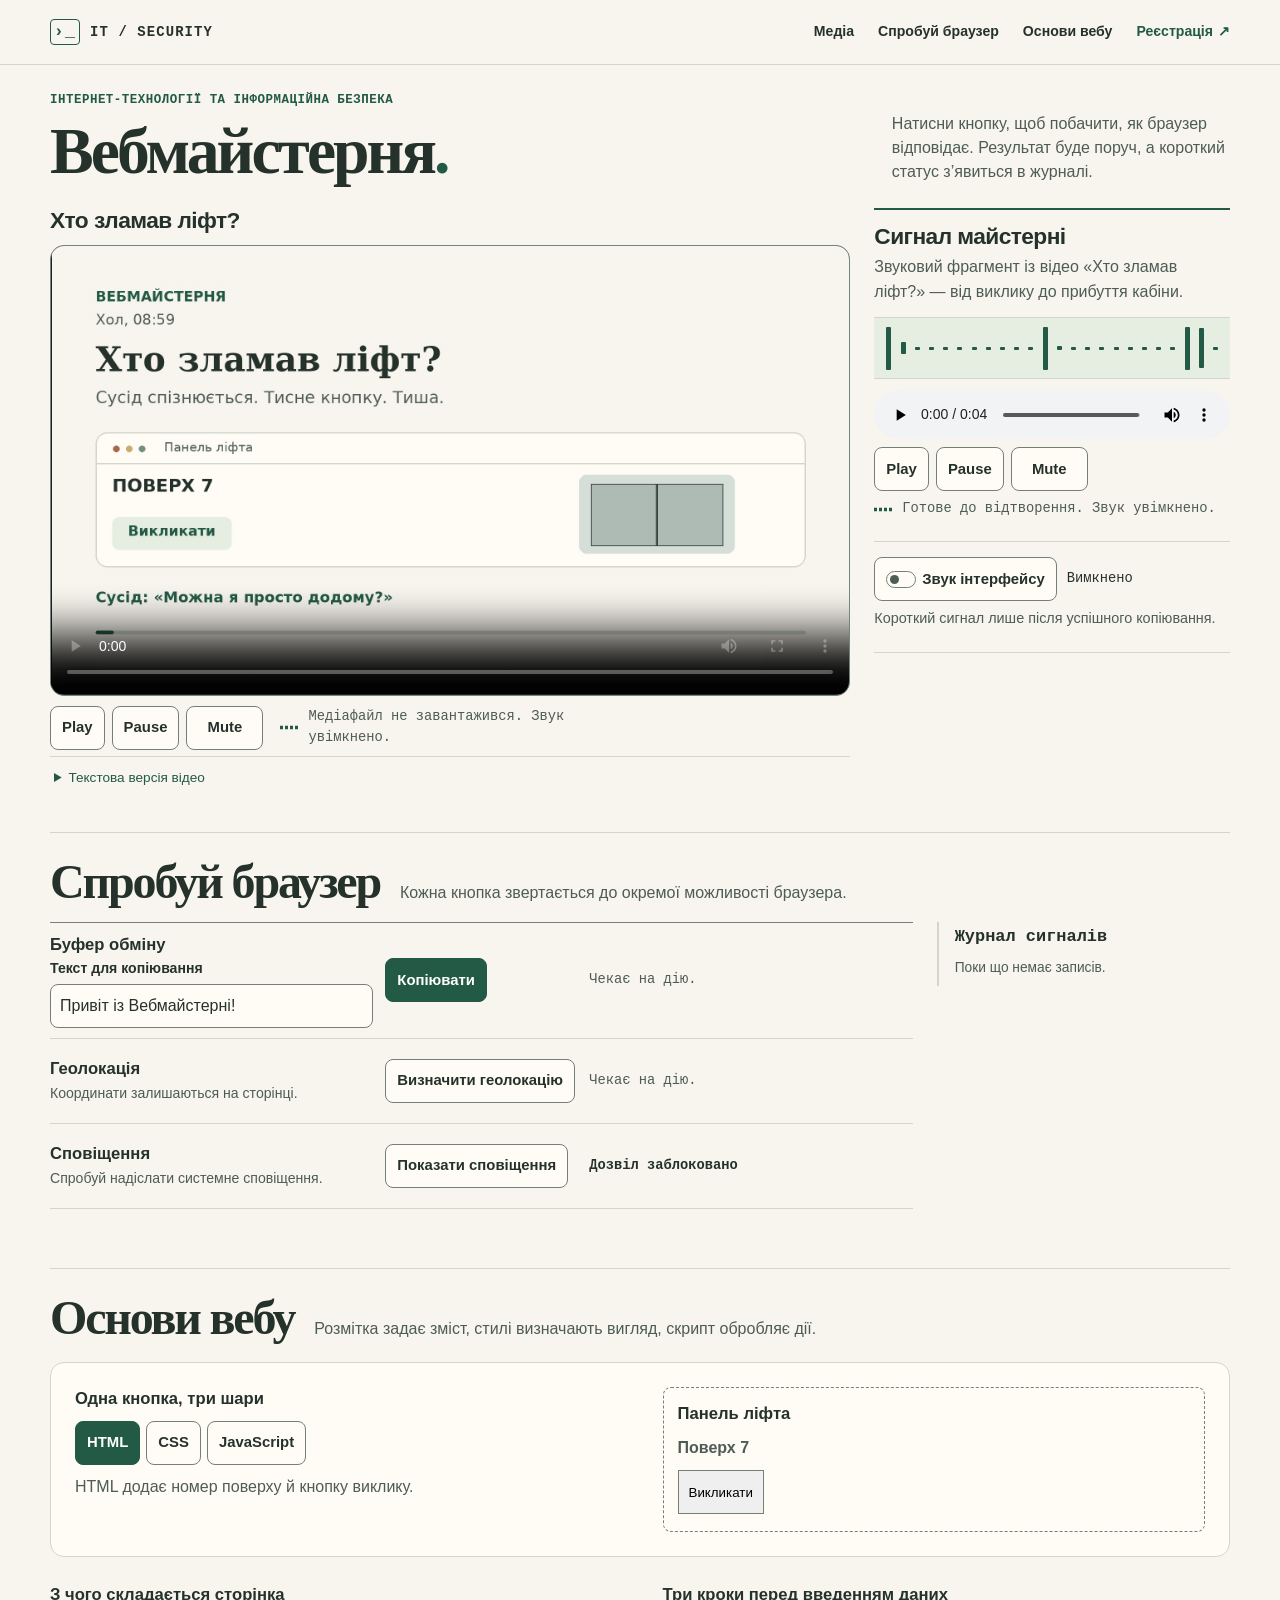
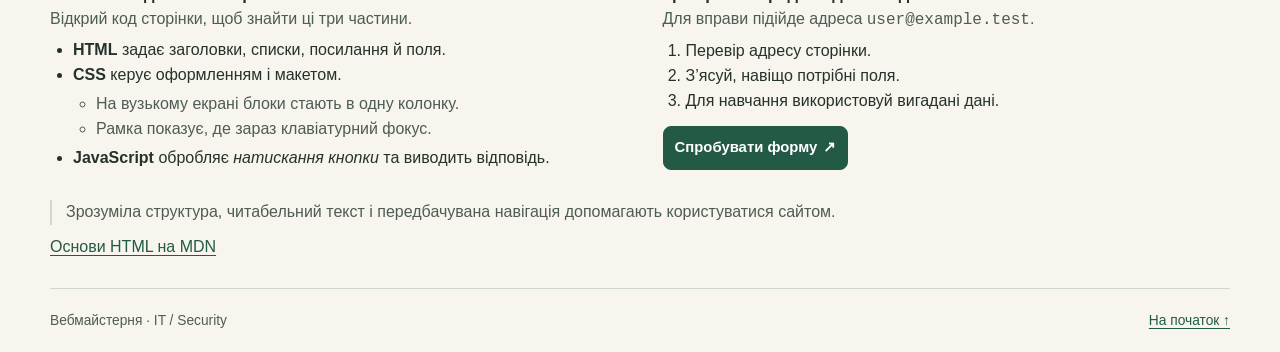
==== index.html @ 1fd3209e "Add files via upload" ====
<!DOCTYPE html>
<html lang="uk">
<head>
  <meta charset="UTF-8">
  <meta name="viewport" content="width=device-width, initial-scale=1.0">
  <meta name="description" content="Вебмайстерня IT / Security. Спробуй мультимедіа, буфер обміну, геолокацію й системні сповіщення.">
  <meta name="theme-color" content="#f7f5ed">
  <title>Вебмайстерня · Журнал сигналів</title>
  <link rel="stylesheet" href="style.css">
</head>
<body>
  <a class="skip-link" href="#main">До основного вмісту</a>
  <header class="topbar">
    <div class="shell topbar-inner">
      <a class="brand" href="index.html" aria-label="IT Security, головна">
        <span class="brand-icon" aria-hidden="true">›_</span> IT / SECURITY
      </a>
      <nav aria-label="Основна навігація">
        <a href="#media">Медіа</a>
        <a href="#browser-api">Спробуй браузер</a>
        <a href="#about">Основи вебу</a>
        <a class="nav-form" href="register.html">Реєстрація <span aria-hidden="true">↗</span></a>
      </nav>
    </div>
  </header>

  <main class="shell" id="main" tabindex="-1">
    <section class="intro" aria-labelledby="page-title">
      <div>
        <p class="section-label">Інтернет-технології та інформаційна безпека</p>
        <h1 id="page-title">Вебмайстерня<span>.</span></h1>
      </div>
      <p>Натисни кнопку, щоб побачити, як браузер відповідає. Результат буде поруч, а короткий статус з’явиться в журналі.</p>
    </section>

    <section class="media-layout" id="media" aria-label="Мультимедіа">
      <section class="video-demo" data-player="video" aria-labelledby="video-title">
        <div class="player-heading">
          <h2 id="video-title">Хто зламав ліфт?</h2>
        </div>
        <video controls playsinline width="1920" height="1080" preload="metadata"
               aria-labelledby="video-title" poster="media/browser-signal-poster.jpg" src="media/browser-signal.mp4">
          <track kind="captions" src="media/browser-signal-uk.vtt" srclang="uk" label="Українська">
          Твій браузер не підтримує відео.
        </video>
        <div class="player-controls">
          <div class="player-buttons" role="group" aria-label="Керування відео">
            <button type="button" data-play lang="en">Play</button>
            <button type="button" data-pause lang="en">Pause</button>
            <button type="button" data-mute lang="en">Mute</button>
          </div>
          <div class="playback-readout">
            <span class="playback-meter" aria-hidden="true"><span></span><span></span><span></span><span></span></span>
            <p class="status" data-player-status role="status">Готове до відтворення.</p>
          </div>
        </div>
        <details class="transcript">
          <summary>Текстова версія відео</summary>
          <ol>
            <li>Мешканець натискає кнопку, але ліфт стоїть на сьомому поверсі.</li>
            <li>HTML додає кнопку з підписом. CSS змінює її вигляд, зокрема під час натискання.</li>
            <li>У цій моделі JavaScript обробляє клік і запускає рух ліфта.</li>
            <li>Порівняй ці ролі в розділі <a href="#about">«Основи вебу»</a>.</li>
          </ol>
        </details>
      </section>

      <div class="media-side">
        <section class="audio-demo" data-player="audio" aria-labelledby="audio-title">
          <div class="player-heading">
            <h2 id="audio-title">Сигнал майстерні</h2>
          </div>
          <p>Звуковий фрагмент із відео «Хто зламав ліфт?» — від виклику до прибуття кабіни.</p>
          <div class="waveform" aria-hidden="true">
            <span style="--level:86%"></span><span style="--level:24%"></span><span style="--level:5%"></span><span style="--level:5%"></span>
            <span style="--level:5%"></span><span style="--level:5%"></span><span style="--level:5%"></span><span style="--level:5%"></span>
            <span style="--level:5%"></span><span style="--level:5%"></span><span style="--level:5%"></span><span style="--level:86%"></span>
            <span style="--level:8%"></span><span style="--level:5%"></span><span style="--level:5%"></span><span style="--level:5%"></span>
            <span style="--level:5%"></span><span style="--level:5%"></span><span style="--level:5%"></span><span style="--level:5%"></span>
            <span style="--level:5%"></span><span style="--level:95%"></span><span style="--level:76%"></span><span style="--level:5%"></span>
          </div>
          <audio controls preload="metadata" aria-labelledby="audio-title" src="media/browser-signal.wav">
            Твій браузер не підтримує аудіо.
          </audio>
          <div class="player-buttons" role="group" aria-label="Керування аудіо">
            <button type="button" data-play lang="en">Play</button>
            <button type="button" data-pause lang="en">Pause</button>
            <button type="button" data-mute lang="en">Mute</button>
          </div>
          <div class="playback-readout">
            <span class="playback-meter" aria-hidden="true"><span></span><span></span><span></span><span></span></span>
            <p class="status" data-player-status role="status">Готове до відтворення.</p>
          </div>
        </section>

        <div class="sound-panel">
          <div class="sound-setting">
            <button class="sound-toggle" type="button" id="sound-toggle" aria-pressed="false" disabled>
              <span class="switch-track" aria-hidden="true"></span>
              Звук інтерфейсу
            </button>
            <span class="status" id="sound-state" aria-hidden="true">Вимкнено</span>
          </div>
          <p>Короткий сигнал лише після успішного копіювання.</p>
          <p class="status" id="sound-status" role="status"></p>
          <audio id="interface-cue" preload="none" src="media/copy-ok.wav" hidden></audio>
        </div>
      </div>
    </section>

    <section class="lesson" id="browser-api" aria-labelledby="api-title">
      <div class="lesson-heading">
        <h2 id="api-title">Спробуй браузер</h2>
        <p>Кожна кнопка звертається до окремої можливості браузера.</p>
      </div>
      <p class="api-context" id="api-context" hidden>Щоб перевірити дозволи браузера, запусти сайт через <code>localhost</code> або HTTPS.</p>
      <div class="bench">
        <div class="api-list">
          <section class="api-row" id="clipboard-demo" aria-labelledby="clipboard-title">
            <div class="api-task">
              <h3 id="clipboard-title">Буфер обміну</h3>
              <label for="copy-text">Текст для копіювання</label>
              <input id="copy-text" type="text" value="Привіт із Вебмайстерні!" autocomplete="off">
            </div>
            <div class="api-action">
              <button class="primary" type="button" id="copy-text-button">Копіювати</button>
              <span class="pixel-fan" id="copy-effect" aria-hidden="true"><span></span><span></span><span></span><span></span><span></span><span></span></span>
            </div>
            <p class="status" id="copy-status" role="status">Чекає на дію.</p>
          </section>
          <section class="api-row" id="geolocation-demo" aria-labelledby="geo-title">
            <div class="api-task">
              <h3 id="geo-title">Геолокація</h3>
              <p>Координати залишаються на сторінці.</p>
            </div>
            <div class="api-action">
              <button type="button" id="geo-button">Визначити геолокацію</button>
            </div>
            <div class="geo-result">
              <span class="location-ring" id="geo-effect" aria-hidden="true"></span>
              <p class="status" id="geo-status" role="status">Чекає на дію.</p>
            </div>
          </section>
          <section class="api-row" id="notification-demo" aria-labelledby="notify-title">
            <div class="api-task">
              <h3 id="notify-title">Сповіщення</h3>
              <p>Спробуй надіслати системне сповіщення.</p>
            </div>
            <div class="api-action">
              <button type="button" id="notify-button" aria-describedby="notify-permission">Показати сповіщення</button>
            </div>
            <div>
              <p class="permission" id="notify-permission">Стан дозволу можна перевірити після запуску JavaScript.</p>
              <p class="status" id="notify-status" role="status"></p>
            </div>
          </section>
        </div>

        <aside class="journal" aria-labelledby="journal-title">
          <h3 id="journal-title">Журнал сигналів</h3>
          <p class="log-empty" id="log-empty">Поки що немає записів.</p>
          <ul class="signal-log" id="signal-log" role="list"></ul>
        </aside>
      </div>
    </section>

    <section class="lesson notebook" id="about" aria-labelledby="about-title">
      <div class="lesson-heading">
        <h2 id="about-title">Основи вебу</h2>
        <p>Розмітка задає зміст, стилі визначають вигляд, скрипт обробляє дії.</p>
      </div>
      <div class="web-lab">
        <div>
          <h3>Одна кнопка, три шари</h3>
          <div class="switches" role="group" aria-label="Шар прикладу">
            <button type="button" data-step="html" aria-pressed="true">HTML</button>
            <button type="button" data-step="css" aria-pressed="false">CSS</button>
            <button type="button" data-step="js" aria-pressed="false">JavaScript</button>
          </div>
          <p id="lesson-explain" role="status">HTML додає номер поверху й кнопку виклику.</p>
        </div>
        <div class="sample" id="sample" data-step="html">
          <h3>Панель ліфта</h3>
          <div class="lift-shaft" aria-hidden="true">
            <div class="lift-car"><span></span><span></span></div>
          </div>
          <p class="lift-floor">Поверх <span id="lift-floor">7</span></p>
          <button type="button" id="sample-action">Викликати</button>
          <p id="sample-result" role="status"></p>
        </div>
      </div>
      <div class="notes">
        <div>
          <h3>З чого складається сторінка</h3>
          <p>Відкрий код сторінки, щоб знайти ці три частини.</p>
          <ul>
            <li><strong>HTML</strong> задає заголовки, списки, посилання й поля.</li>
            <li><strong>CSS</strong> керує оформленням і макетом.
              <ul>
                <li>На вузькому екрані блоки стають в одну колонку.</li>
                <li>Рамка показує, де зараз клавіатурний фокус.</li>
              </ul>
            </li>
            <li><strong>JavaScript</strong> обробляє <em>натискання кнопки</em> та виводить відповідь.</li>
          </ul>
        </div>
        <div>
          <h3>Три кроки перед введенням даних</h3>
          <p>Для вправи підійде адреса <code>user@example.test</code>.</p>
          <ol>
            <li>Перевір адресу сторінки.</li>
            <li>З’ясуй, навіщо потрібні поля.</li>
            <li>Для навчання використовуй вигадані дані.</li>
          </ol>
          <a class="button" href="register.html">Спробувати форму <span aria-hidden="true">↗</span></a>
        </div>
      </div>
      <blockquote>
        <p>Зрозуміла структура, читабельний текст і передбачувана навігація допомагають користуватися сайтом.</p>
      </blockquote>
      <p><a href="https://developer.mozilla.org/en-US/docs/Learn_web_development/Core/Structuring_content">Основи HTML на MDN</a></p>
    </section>
  </main>

  <footer class="footer shell">
    <p>Вебмайстерня · IT / Security</p>
    <a href="#page-title">На початок ↑</a>
  </footer>
  <script src="script.js" defer></script>
</body>
</html>
---- style.css ----
:root {
  color-scheme: light;
  --paper: #f7f5ed;
  --sheet: #fffcf6;
  --ink: #25312b;
  --muted: #4d5c54;
  --line: #d0d7ca;
  --control-line: #748077;
  --spruce: #235a46;
  --sage: #e6eee1;
  --clay: #ad6246;
  --error: #963a31;
  --plush: #a96b4d;
  --cream: #f2c5a0;
  --panel: #1b2425;
  --panel-ink: #f5f3e8;
  --panel-line: #71867f;
  --mono: Consolas, "Courier New", monospace;
}

* {
  box-sizing: border-box;
}

[hidden] {
  display: none !important;
}

body {
  display: flex;
  flex-direction: column;
  min-height: 100vh;
  margin: 0;
  color: var(--ink);
  background: var(--paper);
  font: 1rem/1.55 "Segoe UI", Arial, sans-serif;
}

h1,
h2,
h3,
p {
  margin: 0;
}

h1,
h2 {
  line-height: 1.11;
}

h1,
.lesson-heading h2 {
  font-family: Georgia, "Times New Roman", serif;
  letter-spacing: -.045em;
}

h1 {
  font-size: clamp(2.05rem, 7.25vw, 4.1rem);
  overflow-wrap: break-word;
}

h1 span {
  color: var(--spruce);
}

h3 {
  font-size: 1.04rem;
  line-height: 1.4;
}

p {
  color: var(--muted);
}

a {
  color: var(--spruce);
  text-underline-offset: .2em;
}

a:hover {
  text-decoration-thickness: 2px;
}

main {
  flex: 1;
}

:focus-visible {
  outline: 3px solid var(--spruce);
  outline-offset: 3px;
}

main:focus {
  outline: 0;
}

.shell {
  width: min(1180px, calc(100% - 76px));
  margin-inline: auto;
}

.skip-link {
  position: absolute;
  z-index: 2;
  top: 10px;
  left: 14px;
  padding: 10px 12px;
  color: var(--panel-ink);
  background: var(--panel);
  transform: translateY(-150%);
}

.skip-link:focus {
  transform: none;
}

.topbar {
  border-bottom: 1px solid var(--line);
}

.topbar-inner,
.footer {
  display: flex;
  flex-wrap: wrap;
  align-items: center;
  justify-content: space-between;
  gap: 6px 20px;
  min-height: 64px;
}

.brand,
nav,
nav a,
.footer a {
  display: inline-flex;
  align-items: center;
}

.brand {
  gap: 10px;
  min-height: 44px;
  color: var(--ink);
  font: 700 .87rem/1.35 var(--mono);
  letter-spacing: .08em;
  text-decoration: none;
}

.brand-icon {
  display: grid;
  place-items: center;
  width: 30px;
  height: 26px;
  border: 1px solid var(--spruce);
  border-radius: 4px;
  color: var(--spruce);
  font: 700 1.05rem/1 var(--mono);
}

nav {
  flex-wrap: wrap;
  gap: 2px 24px;
}

nav a,
.footer a {
  gap: 5px;
  min-height: 44px;
}

nav a {
  color: var(--ink);
  font-size: .88rem;
  font-weight: 600;
  text-decoration: none;
}

nav a:hover,
nav a[aria-current="page"] {
  text-decoration: underline;
}

nav .nav-form {
  color: var(--spruce);
}

.footer {
  border-top: 1px solid var(--line);
  font-size: .86rem;
}

.section-label {
  color: var(--spruce);
  font: 700 .78rem/1.4 var(--mono);
  letter-spacing: .04em;
  text-transform: uppercase;
}

.intro {
  display: flex;
  align-items: end;
  justify-content: space-between;
  gap: 16px 52px;
  padding-block: 27px 20px;
}

.intro .section-label {
  margin-bottom: 6px;
}

.intro > p {
  max-width: 38ch;
  margin-bottom: 4px;
  line-height: 1.5;
}

.media-layout {
  display: grid;
  grid-template-columns: minmax(0, 2.25fr) minmax(270px, 1fr);
  align-items: start;
  gap: 24px;
}

.video-demo {
  min-width: 0;
}

.player-heading {
  display: flex;
  flex-wrap: wrap;
  align-items: baseline;
  justify-content: space-between;
  gap: 6px 12px;
}

.player-heading h2 {
  font-size: clamp(1.12rem, 2.2vw, 1.42rem);
  letter-spacing: -.025em;
}

.video-demo .player-heading {
  padding-bottom: 12px;
}

video,
.audio-demo audio {
  display: block;
  width: 100%;
}

video {
  height: auto;
  aspect-ratio: 16 / 9;
  border: 1px solid var(--panel-line);
  border-radius: 14px;
  background: var(--panel);
}

video::cue {
  background: #161e20;
  color: white;
}

.player-controls {
  display: flex;
  flex-wrap: wrap;
  align-items: center;
  gap: 8px 17px;
  padding-top: 10px;
}

.player-buttons {
  display: flex;
  flex-wrap: wrap;
  gap: 7px;
}

.player-buttons [data-mute] {
  min-width: 77px;
}

button,
.button {
  display: inline-flex;
  align-items: center;
  justify-content: center;
  gap: 6px;
  min-height: 44px;
  padding: 8px 11px;
  border: 1px solid var(--control-line);
  border-radius: 8px;
  color: var(--ink);
  background: var(--sheet);
  font: 600 .93rem/1.28 "Segoe UI", Arial, sans-serif;
  text-align: center;
  text-decoration: none;
  cursor: pointer;
}

button:hover:not(:disabled):not([aria-disabled="true"]),
.button:hover {
  border-color: var(--spruce);
  text-decoration: underline;
  text-underline-offset: .19em;
}

button:disabled,
button[aria-disabled="true"] {
  cursor: default;
}

button[aria-disabled="true"] {
  border-style: dashed;
}

.primary,
.button {
  border-color: var(--spruce);
  color: #fff;
  background: var(--spruce);
}

.playback-readout {
  display: flex;
  align-items: center;
  gap: 9px;
  min-height: 27px;
  min-width: 0;
}

.playback-readout p,
.status,
.permission {
  max-width: 54ch;
  font: .86rem/1.48 var(--mono);
  overflow-wrap: anywhere;
}

.playback-meter {
  display: flex;
  flex: 0 0 19px;
  align-items: center;
  gap: 2px;
  height: 16px;
  color: var(--spruce);
}

.playback-meter span {
  width: 3px;
  height: 13px;
  background: currentColor;
  transform: scaleY(.27);
}

.playback-meter span:nth-child(2) {
  animation-delay: -.22s;
}

.playback-meter span:nth-child(3) {
  animation-delay: -.4s;
}

.playback-meter span:nth-child(4) {
  animation-delay: -.11s;
}

[data-player].has-played .playback-meter span {
  animation-name: meter;
  animation-duration: .72s;
  animation-timing-function: ease-in-out;
  animation-iteration-count: infinite;
  animation-play-state: paused;
}

[data-player].is-playing .playback-meter span {
  animation-play-state: running;
}

@keyframes meter {
  0%, 100% { transform: scaleY(.27); }
  50% { transform: scaleY(1); }
}

.transcript {
  margin-top: 6px;
  border-top: 1px solid var(--line);
  color: var(--muted);
  font-size: .85rem;
}

.transcript summary {
  width: fit-content;
  min-height: 44px;
  padding: 10px 4px;
  color: var(--spruce);
  cursor: pointer;
}

.transcript ol {
  margin: 0 8px 12px;
  padding-left: 21px;
}

.media-side {
  min-width: 0;
  border-top: 2px solid var(--spruce);
}

.audio-demo {
  padding: 14px 0 18px;
}

.audio-demo p {
  margin-top: 6px;
}

.waveform {
  display: flex;
  align-items: center;
  justify-content: space-between;
  gap: 4px;
  height: 62px;
  margin: 12px 0;
  padding: 4px 12px;
  border-block: 1px solid var(--line);
  background: var(--sage);
}

.waveform span {
  flex: 0 1 5px;
  height: var(--level);
  max-height: 43px;
  min-height: 3px;
  border-radius: 1px;
  background: var(--spruce);
}

.audio-demo audio {
  height: 48px;
  margin: 0 0 8px;
}

.audio-demo .playback-readout p {
  margin-top: 0;
}

.audio-demo .playback-readout {
  margin-top: 5px;
}

.sound-panel {
  padding: 15px 0;
  border-block: 1px solid var(--line);
}

.sound-panel > p {
  margin: 6px 0 8px;
  font-size: .9rem;
}

.sound-setting {
  display: flex;
  flex-wrap: wrap;
  align-items: center;
  gap: 7px 10px;
}

.sound-toggle {
  justify-content: start;
}

.switch-track {
  position: relative;
  width: 30px;
  height: 17px;
  border: 1px solid var(--control-line);
  border-radius: 14px;
}

.switch-track::before {
  position: absolute;
  inset: 3px auto 3px 3px;
  width: 9px;
  border-radius: 50%;
  background: var(--muted);
  content: "";
}

.sound-toggle[aria-pressed="true"] .switch-track {
  background: var(--spruce);
  border-color: var(--spruce);
}

.sound-toggle[aria-pressed="true"] .switch-track::before {
  right: 3px;
  left: auto;
  background: white;
}

#sound-status:empty {
  margin: 0;
}

.lesson {
  margin-top: 31px;
  padding: 22px 0 28px;
  border-top: 1px solid var(--line);
  scroll-margin-top: 12px;
}

.lesson-heading {
  display: flex;
  flex-wrap: wrap;
  align-items: baseline;
  gap: 6px 20px;
  margin-bottom: 14px;
}

.lesson-heading h2 {
  font-size: clamp(1.8rem, 4.1vw, 3rem);
}

.lesson-heading p {
  max-width: 60ch;
}

.bench {
  display: grid;
  grid-template-columns: minmax(0, 1fr) minmax(235px, .34fr);
  align-items: start;
  gap: 24px;
}

.api-context {
  margin-block: 0 14px;
  padding: 8px 12px;
  border-inline-start: 3px solid var(--clay);
  background: var(--sheet);
  font-size: .9rem;
}

.api-list {
  min-width: 0;
  border-top: 1px solid var(--control-line);
}

.api-row {
  display: grid;
  grid-template-columns: minmax(0, 1fr) 12rem minmax(0, 1fr);
  align-items: center;
  gap: 8px 12px;
  min-height: 85px;
  padding: 10px 0;
  border-bottom: 1px solid var(--line);
}

.api-task {
  min-width: 0;
}

.api-task p,
.api-task label {
  margin-top: 2px;
  font-size: .88rem;
}

label {
  display: block;
  color: var(--ink);
  font-weight: 600;
}

input,
select {
  width: 100%;
  min-width: 0;
  min-height: 44px;
  padding: 7px 9px;
  border: 1px solid var(--control-line);
  border-radius: 8px;
  color: var(--ink);
  background: var(--sheet);
  font: inherit;
}

input::placeholder {
  color: #58645e;
}

input:hover,
select:hover {
  border-color: var(--spruce);
}

.api-task input {
  margin-top: 4px;
}

.api-action {
  position: relative;
  width: fit-content;
}

.permission {
  color: var(--ink);
  font-weight: 700;
}

.permission + p:not(:empty) {
  margin-top: 4px;
}

.geo-result {
  position: relative;
}

.pixel-fan {
  position: absolute;
  top: -3px;
  right: 0;
  width: 0;
  height: 0;
  pointer-events: none;
}

.pixel-fan span {
  position: absolute;
  width: 5px;
  height: 5px;
  opacity: 0;
  background: var(--spruce);
}

.pixel-fan span:nth-child(1) { --dx: -35px; --dy: -20px; }
.pixel-fan span:nth-child(2) { --dx: -18px; --dy: -28px; }
.pixel-fan span:nth-child(3) { --dx: 0; --dy: -30px; }
.pixel-fan span:nth-child(4) { --dx: 15px; --dy: -24px; }
.pixel-fan span:nth-child(5) { --dx: 27px; --dy: -16px; }
.pixel-fan span:nth-child(6) { --dx: 33px; --dy: -3px; }

.pixel-fan.is-active span {
  animation: fan-out .45s ease-out both;
}

@keyframes fan-out {
  0% { opacity: 0; transform: translate(0, 0) scale(.45); }
  23%, 68% { opacity: 1; }
  100% { opacity: 0; transform: translate(var(--dx), var(--dy)) scale(.65); }
}

.location-ring {
  position: absolute;
  top: .32rem;
  left: -10px;
  width: 8px;
  height: 8px;
  border: 2px solid var(--spruce);
  border-radius: 50%;
  opacity: 0;
  pointer-events: none;
}

.location-ring.is-active {
  animation: ring-out .54s ease-out both;
}

@keyframes ring-out {
  0% { opacity: .9; transform: scale(.45); }
  100% { opacity: 0; transform: scale(2.2); }
}

.journal {
  padding: 3px 0 0 16px;
  border-left: 2px solid var(--line);
}

.journal h3 {
  margin-bottom: 4px;
  font-family: var(--mono);
  font-size: 1.06rem;
}

.journal p {
  color: var(--muted);
  font-size: .86rem;
}

.log-empty {
  padding-top: 4px;
}

.signal-log {
  margin: 8px 0 0;
  padding: 0;
  list-style: none;
}

.signal-log li {
  position: relative;
  padding: 7px 0 7px 16px;
  border-top: 1px solid var(--line);
  color: var(--ink);
  font: .87rem/1.45 var(--mono);
}

.signal-log li::before {
  position: absolute;
  top: 13px;
  left: 1px;
  width: 6px;
  height: 6px;
  background: var(--spruce);
  content: "";
}

.notes,
.web-lab,
.registration {
  display: grid;
  grid-template-columns: minmax(0, 1fr) minmax(0, 1fr);
  gap: 20px 45px;
}

.notes ul,
.notes ol {
  margin: 7px 0 12px;
  padding-left: 23px;
}

.notes li ul {
  margin: 4px 0;
  color: var(--muted);
}

.registration {
  align-content: start;
  align-items: start;
  padding-block: 42px;
}

.registration-intro {
  max-width: 46ch;
}

.registration-intro h1 {
  margin-block: 13px 10px;
  font-size: clamp(2.05rem, 7vw, 4.25rem);
}

.registration-intro p + p {
  margin-top: 10px;
}

.form-panel {
  padding-top: 18px;
  border-top: 2px solid var(--spruce);
}

.form-panel h2 {
  margin-bottom: 5px;
}

form {
  margin-top: 14px;
}

.field {
  margin-bottom: 12px;
}

.field label {
  margin-bottom: 5px;
}

.password-row {
  display: flex;
  gap: 7px;
}

.small {
  font-size: .91rem;
}

.hint {
  margin-top: 4px;
}

#form-status {
  min-height: 2lh;
  margin-top: 9px;
}

.field-feedback:empty::before {
  content: attr(data-hint);
  visibility: hidden;
}

.field-feedback {
  margin-top: 4px;
  color: var(--error);
  font-size: .88rem;
}

.field [aria-invalid="true"] {
  border-color: var(--error);
}

.web-lab {
  margin: 18px 0 26px;
  padding: clamp(14px, 3vw, 24px);
  border: 1px solid var(--line);
  border-radius: 14px;
  background: var(--sheet);
}

.switches {
  display: flex;
  flex-wrap: wrap;
  gap: 6px;
  margin-block: 10px;
}

.switches [aria-pressed="true"] {
  background: var(--spruce);
  border-color: var(--spruce);
  color: white;
}

.sample {
  display: flow-root;
  min-width: 0;
  min-height: 145px;
  padding: 14px;
  border: 1px dashed var(--control-line);
  border-radius: 8px;
}

.sample[data-step="html"] button {
  all: revert;
  border: 1px solid var(--control-line);
  min-height: 44px;
  padding-inline: 10px;
}
.sample button:focus-visible {
  outline: 3px solid var(--spruce);
  outline-offset: 3px;
}
.sample:not([data-step="html"]) {
  border: 1px solid var(--line);
  background: var(--sheet);
}
.sample:not([data-step="html"]) h3 {
  border-bottom: 1px solid var(--line);
  padding-bottom: 6px;
}
.lift-floor {
  margin-block: 10px;
  font-weight: 700;
}
.sample:not([data-step="html"]) button {
  background: var(--sage);
}
.sample:not([data-step="html"]) button:active {
  background: #f7daa3;
  box-shadow: inset 0 0 0 2px var(--spruce);
}
.lift-shaft {
  float: right;
  width: 62px;
  height: 118px;
  margin: 8px 0 0 12px;
  padding: 3px;
  border: 2px solid #71847b;
  background: repeating-linear-gradient(to bottom, #394d46 0 12px, #657a70 12px 13px);
}
.sample[data-step="html"] .lift-shaft { display: none; }
.lift-car {
  display: flex;
  gap: 1px;
  height: 30px;
  overflow: hidden;
  border: 2px solid #cfdbce;
  background: #45564f;
  transform: translateY(var(--travel, 0px));
}
.sample.moving .lift-car { transition: transform .45s linear; }
.lift-car span {
  flex: 1;
  background: #acbcb3;
}
.arrived .lift-car span {
  transform: translateX(-90%);
  transition: transform .3s ease;
}
.arrived .lift-car span + span { transform: translateX(90%); }
#sample-result:not(:empty) {
  margin-top: 8px;
  color: var(--spruce);
}
@media (prefers-reduced-motion: reduce) {
  .sample .lift-car, .sample .lift-car span { transition: none; }
}

.stage {
  height: 225px;
  display: grid;
  place-items: end center;
  position: relative;
  isolation: isolate;
}

.stage::before {
  content: '';
  position: absolute;
  bottom: 16px;
  width: min(68%, 285px);
  height: 53px;
  border-radius: 50%;
  background: var(--sage);
  z-index: -1;
}

.pet {
  width: 220px;
  height: 215px;
  position: relative;
  transform-origin: 50% 90%;
  transition: transform .32s ease;
}

.tail {
  position: absolute;
  width: 100px;
  height: 35px;
  border-radius: 50%;
  background: #885038;
  bottom: 25px;
  right: -4px;
  transform: rotate(-32deg);
}

.torso {
  position: absolute;
  width: 126px;
  height: 108px;
  border-radius: 55% 55% 42% 42%;
  background: var(--plush);
  left: 47px;
  bottom: 20px;
  box-shadow: inset -12px -8px #935b42;
}

.torso:after {
  content: '';
  position: absolute;
  inset: 23px 30px 9px;
  background: #dba481;
  border-radius: 50%;
}

.head {
  position: absolute;
  left: 26px;
  top: 14px;
  width: 168px;
  height: 125px;
  border-radius: 43% 47% 46% 46%;
  background: var(--plush);
  box-shadow: inset -10px -7px #9a5d43;
}

.ear {
  position: absolute;
  width: 42px;
  height: 43px;
  background: #935b42;
  border: 7px solid var(--plush);
  border-radius: 50%;
  top: 10px;
  left: 25px;
}

.ear.right {
  left: auto;
  right: 24px;
}

.mask {
  position: absolute;
  left: 30px;
  top: 42px;
  width: 108px;
  height: 70px;
  border-radius: 47% 50% 52% 46%;
  background: var(--cream);
}

.eye {
  position: absolute;
  width: 14px;
  height: 17px;
  top: 55px;
  left: 46px;
  background: #2e201b;
  border-radius: 50%;
  transition: transform .19s;
  transform: none;
}

.eye.right {
  left: auto;
  right: 46px;
}

.eye::after {
  content: '';
  position: absolute;
  width: 4px;
  height: 4px;
  border-radius: 50%;
  background: #fff6e5;
  left: 3px;
  top: 3px;
}

.nose {
  position: absolute;
  width: 19px;
  height: 12px;
  background: #523127;
  border-radius: 65%;
  top: 77px;
  left: 75px;
}

.mouth {
  position: absolute;
  width: 27px;
  height: 14px;
  border-bottom: 3px solid #643b2e;
  border-radius: 50%;
  left: 71px;
  top: 87px;
  transition: transform .22s;
}

.paw {
  position: absolute;
  top: 133px;
  left: 31px;
  width: 44px;
  height: 33px;
  background: #b57a58;
  border: 2px solid #935b42;
  border-radius: 48%;
  transform: rotate(27deg);
  transition: transform .25s ease;
  box-shadow: inset 0 -5px #9c6146;
}

.paw.right {
  left: auto;
  right: 31px;
  transform: rotate(-27deg);
}

.pet[data-private=true] .paw {
  transform: translate(37px,-66px) rotate(29deg);
}

.pet[data-private=true] .paw.right {
  transform: translate(-37px,-66px) rotate(-29deg);
}

.pet[data-mood=watch] .eye {
  transform: translate(var(--look-x,0px),var(--look-y,0px));
}

.pet[data-private=true] .eye {
  transform: scaleY(.15);
}

.head {
  transition: transform .24s ease,translate .24s ease;
}

.pet[data-mood=watch] .head {
  translate: var(--head-x,4px) var(--head-y,0px);
  transform: rotate(var(--head-tilt,0deg));
}

.tail {
  transform-origin: 22% 55%;
}

.ear {
  transform-origin: center bottom;
}

.pet[data-gesture=perk] .ear {
  animation: perk .48s ease-out;
}

.pet[data-gesture=perk] .ear.right {
  animation-delay: .05s;
}

.pet[data-gesture=perk] .tail,.pet[data-gesture=nod] .tail {
  animation: wag .55s ease-in-out;
}

.pet[data-gesture=nod] .head {
  animation: nod .42s ease-in-out;
}

.pet[data-gesture=reveal] .torso {
  animation: huddle .38s ease-in-out;
}

@keyframes perk {
  35% { transform: translateY(-7px) rotate(-12deg); }
  70% { transform: rotate(6deg); }
}
@keyframes wag {
  25%, 75% { transform: rotate(-53deg); }
  50% { transform: rotate(-20deg); }
}
@keyframes nod {
  40% { rotate: 9deg; translate: var(--head-x,4px) calc(var(--head-y,0px) + 5px); }
}
@keyframes huddle {
  45% { scale: 1.06 .91; }
}
.pet[data-mood=idle] .torso {
  transform-origin: center bottom;
  animation: breathe 3.6s ease-in-out;
}

@keyframes breathe {
  50% { scale: 1.02 1.025; }
}
.pet[data-mood=idle] .eye,
.pet[data-mood=watch] .eye {
  animation: blink 6s 1.4s 3;
}

@keyframes blink {
  0%, 92%, 100% { scale: 1 1; }
  95% { scale: 1 .12; }
}
.pet[data-mood=error] {
  transform: rotate(-8deg);
}

.pet[data-mood=error] .ear {
  rotate: -13deg;
}

.pet[data-mood=error] .ear.right {
  rotate: 13deg;
}

.pet[data-mood=error] .mouth {
  transform: rotate(180deg);
}

.pet[data-mood=success] {
  animation: hop .46s ease;
}

.pet[data-mood=success] .mouth {
  transform: scale(1.35);
}

@keyframes hop {
  45% { transform: translateY(-14px) rotate(5deg); }
}
#pet-line {
  min-height: 3.1rem;
  text-align: center;
  padding: 0 .35rem;
  margin-top: 8px;
}


@media (max-width: 990px) {
  .bench {
    grid-template-columns: minmax(0, 1fr);
  }

}

@media (max-width: 770px) {
  .shell {
    width: calc(100% - 32px);
  }

  .topbar-inner {
    padding-block: 5px;
  }

  nav {
    column-gap: 10px;
  }

  .intro {
    flex-direction: column;
    align-items: start;
    gap: 8px;
    padding-block: 21px 16px;
  }

  .intro > p {
    max-width: 52ch;
  }

  .media-layout,
  .notes,
  .web-lab,
  .registration {
    grid-template-columns: minmax(0, 1fr);
  }

  .stage {
    height: 184px;
  }

  .pet {
    scale: .8;
    transform-origin: center bottom;
  }

  .registration {
    gap: 18px;
    padding-block: 26px;
  }

  .lesson {
    margin-top: 20px;
  }
}

blockquote {
  margin: 18px 0 10px;
  padding-left: 14px;
  border-left: 2px solid var(--line);
}

.pet[data-mood="error"]:not([data-private="true"]) .eye {
  transform: translate(var(--look-x, 0px), var(--look-y, 0px));
}

@media (max-width: 590px) {
  .api-row {
    grid-template-columns: minmax(0, 1fr);
    gap: 6px;
    padding: 11px 0;
  }

  .api-task input {
    max-width: 23rem;
  }

  .location-ring {
    left: auto;
    right: 5px;
  }
}

@media (prefers-reduced-motion: reduce) {
  .pet,
  .pet * {
    animation: none !important;
    transition: none !important;
  }


  .pixel-fan.is-active span,
  .location-ring.is-active,
  [data-player].has-played .playback-meter span {
    animation: none;
  }
}
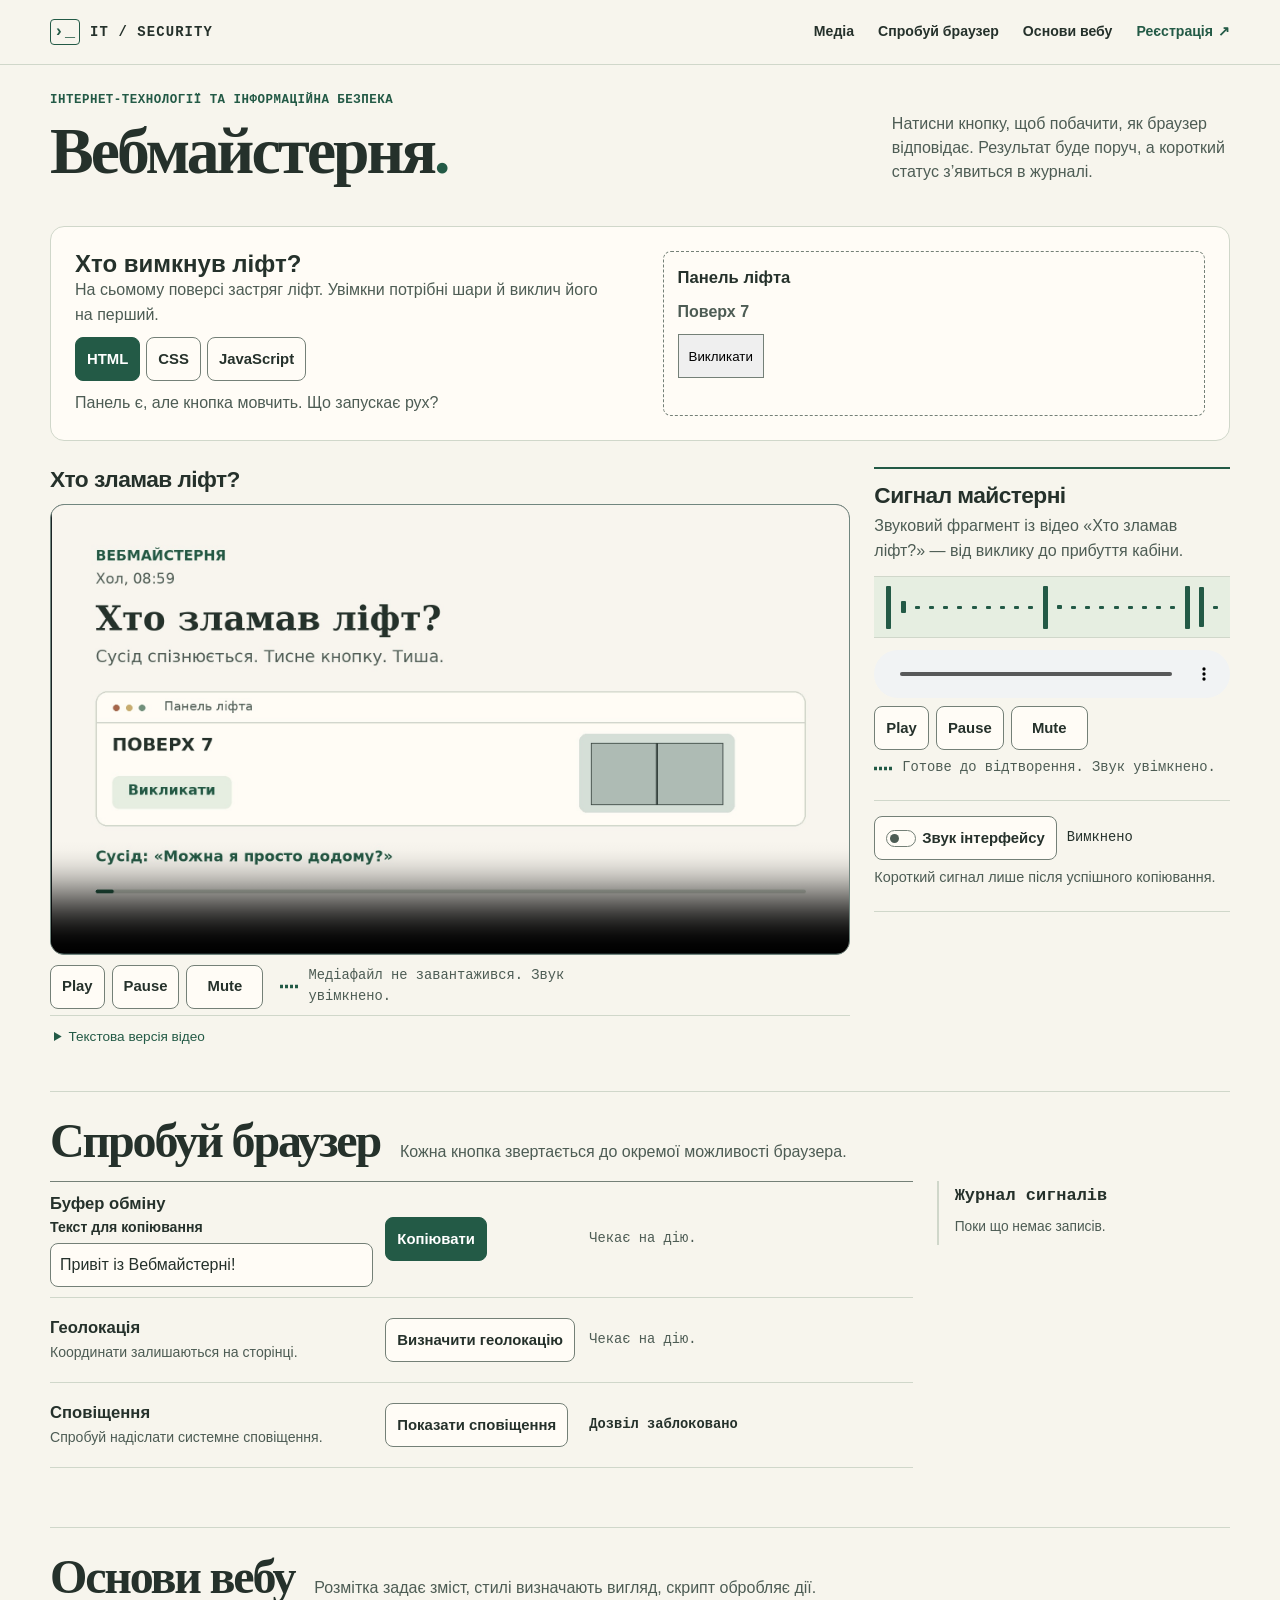
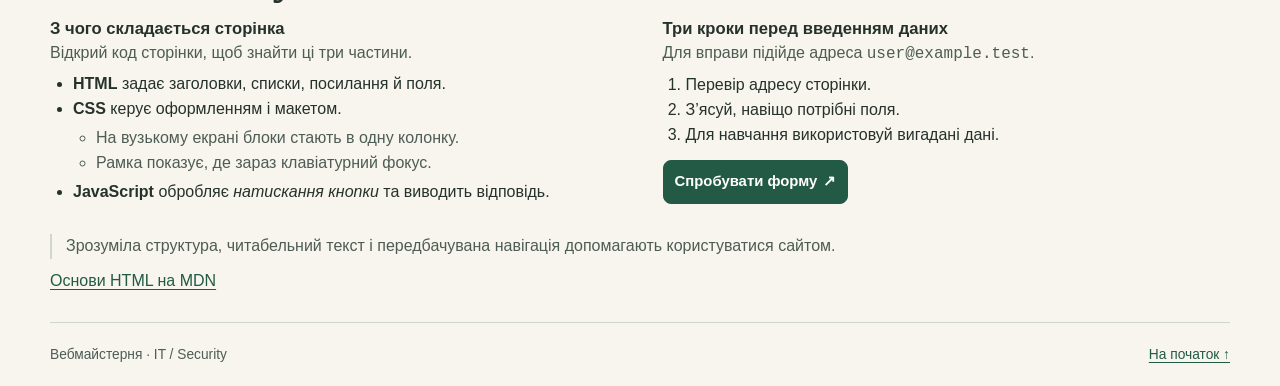
==== commit 4d1bfdb3: "Feature the elevator experiment on the home page" ====
--- a/index.html
+++ b/index.html
@@ -33,6 +33,28 @@
       <p>Натисни кнопку, щоб побачити, як браузер відповідає. Результат буде поруч, а короткий статус з’явиться в журналі.</p>
     </section>
 
+      <section class="web-lab" aria-labelledby="lift-title">
+        <div>
+          <h2 id="lift-title">Хто вимкнув ліфт?</h2>
+          <p>На сьомому поверсі застряг ліфт. Увімкни потрібні шари й виклич його на перший.</p>
+          <div class="switches" role="group" aria-label="Шари панелі ліфта">
+            <button type="button" data-step="html" aria-pressed="true">HTML</button>
+            <button type="button" data-step="css" aria-pressed="false">CSS</button>
+            <button type="button" data-step="js" aria-pressed="false">JavaScript</button>
+          </div>
+          <p id="lesson-explain" role="status">Панель є, але кнопка мовчить. Що запускає рух?</p>
+        </div>
+        <div class="sample" id="sample" data-step="html">
+          <h3>Панель ліфта</h3>
+          <div class="lift-shaft" aria-hidden="true">
+            <div class="lift-car"><span></span><span></span></div>
+          </div>
+          <p class="lift-floor">Поверх <span id="lift-floor">7</span></p>
+          <button type="button" id="sample-action">Викликати</button>
+          <p id="sample-result" role="status"></p>
+        </div>
+      </section>
+
     <section class="media-layout" id="media" aria-label="Мультимедіа">
       <section class="video-demo" data-player="video" aria-labelledby="video-title">
         <div class="player-heading">
@@ -168,26 +190,6 @@
       <div class="lesson-heading">
         <h2 id="about-title">Основи вебу</h2>
         <p>Розмітка задає зміст, стилі визначають вигляд, скрипт обробляє дії.</p>
-      </div>
-      <div class="web-lab">
-        <div>
-          <h3>Одна кнопка, три шари</h3>
-          <div class="switches" role="group" aria-label="Шар прикладу">
-            <button type="button" data-step="html" aria-pressed="true">HTML</button>
-            <button type="button" data-step="css" aria-pressed="false">CSS</button>
-            <button type="button" data-step="js" aria-pressed="false">JavaScript</button>
-          </div>
-          <p id="lesson-explain" role="status">HTML додає номер поверху й кнопку виклику.</p>
-        </div>
-        <div class="sample" id="sample" data-step="html">
-          <h3>Панель ліфта</h3>
-          <div class="lift-shaft" aria-hidden="true">
-            <div class="lift-car"><span></span><span></span></div>
-          </div>
-          <p class="lift-floor">Поверх <span id="lift-floor">7</span></p>
-          <button type="button" id="sample-action">Викликати</button>
-          <p id="sample-result" role="status"></p>
-        </div>
       </div>
       <div class="notes">
         <div>
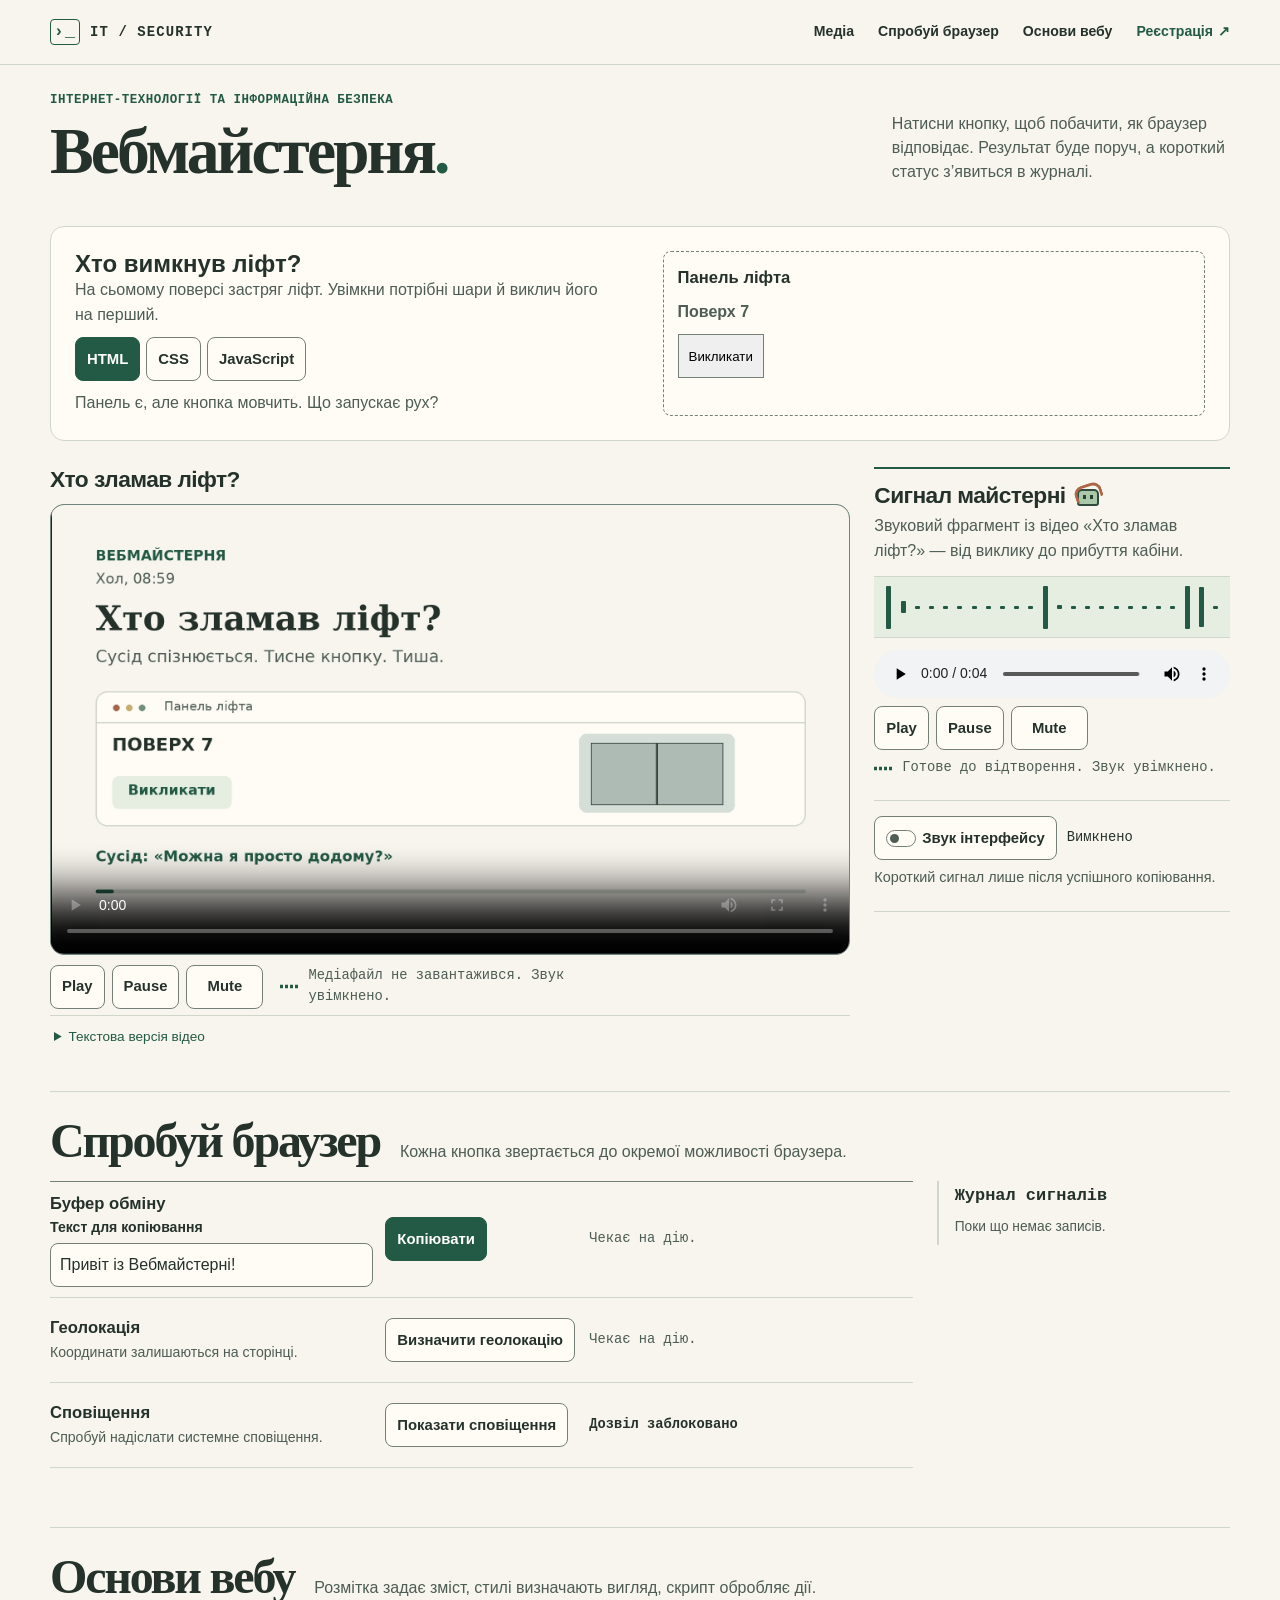
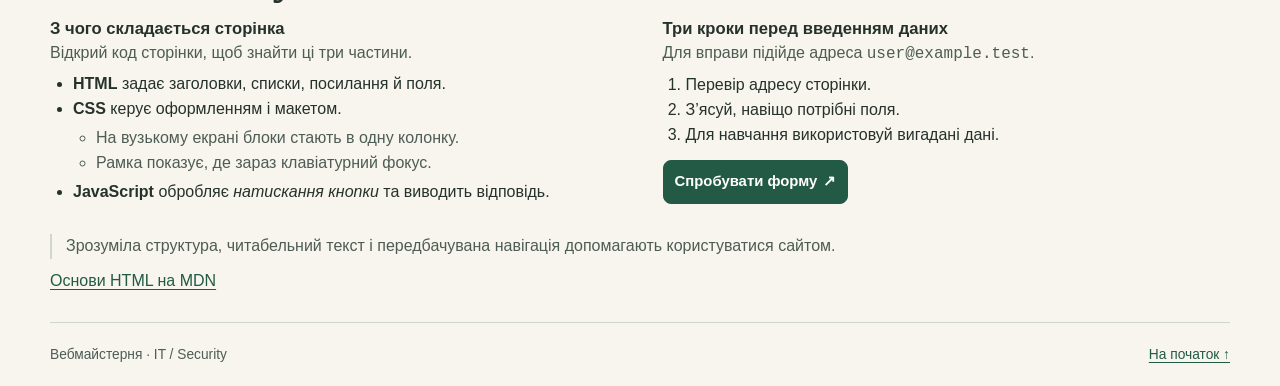
==== commit 419e75ce: "Add contextual Pixel reactions to the workshop" ====
--- a/index.html
+++ b/index.html
@@ -47,7 +47,7 @@
         <div class="sample" id="sample" data-step="html">
           <h3>Панель ліфта</h3>
           <div class="lift-shaft" aria-hidden="true">
-            <div class="lift-car"><span></span><span></span></div>
+            <div class="lift-car"><i class="mini-pixel" aria-hidden="true"><b></b></i><small>HTML</small><span></span><span></span></div>
           </div>
           <p class="lift-floor">Поверх <span id="lift-floor">7</span></p>
           <button type="button" id="sample-action">Викликати</button>
@@ -90,7 +90,7 @@
       <div class="media-side">
         <section class="audio-demo" data-player="audio" aria-labelledby="audio-title">
           <div class="player-heading">
-            <h2 id="audio-title">Сигнал майстерні</h2>
+            <h2 id="audio-title">Сигнал майстерні <i class="mini-pixel" aria-hidden="true"><b></b></i></h2>
           </div>
           <p>Звуковий фрагмент із відео «Хто зламав ліфт?» — від виклику до прибуття кабіни.</p>
           <div class="waveform" aria-hidden="true">
@@ -145,7 +145,7 @@
               <input id="copy-text" type="text" value="Привіт із Вебмайстерні!" autocomplete="off">
             </div>
             <div class="api-action">
-              <button class="primary" type="button" id="copy-text-button">Копіювати</button>
+              <button class="primary" type="button" id="copy-text-button"><i class="mini-pixel" aria-hidden="true"><b></b></i>Копіювати</button>
               <span class="pixel-fan" id="copy-effect" aria-hidden="true"><span></span><span></span><span></span><span></span><span></span><span></span></span>
             </div>
             <p class="status" id="copy-status" role="status">Чекає на дію.</p>
--- a/style.css
+++ b/style.css
@@ -1280,3 +1280,35 @@
     animation: none;
   }
 }
+
+/* Мініатюра Пікселя для пульта й майстерні. */
+.mini-pixel {
+  display:inline-block; position:relative; width:22px; height:17px;
+  vertical-align:middle; background:#a9c7a9; border:2px solid #314a40;
+  border-radius:5px 5px 3px 3px; box-sizing:border-box;
+}
+.mini-pixel b {
+  position:absolute; left:4px; top:4px; width:3px; height:4px;
+  background:#293d33; box-shadow:7px 0 #293d33;
+}
+.audio-demo .mini-pixel { margin-inline-start:6px; }
+.audio-demo .mini-pixel::after {
+  content:""; position:absolute; inset:-7px -5px 4px; border:3px solid #ad6646;
+  border-bottom:0; border-radius:9px 9px 2px 2px;
+}
+.audio-demo .mini-pixel:not([data-sound="playing"])::after { transform:rotate(-18deg); }
+#copy-text-button { position:relative; }
+#copy-text-button .mini-pixel { display:none; position:absolute; bottom:95%; right:4px; transform:rotate(-12deg); }
+#copy-text-button.held .mini-pixel { display:block; }
+#copy-text-button .mini-pixel::after { content:""; position:absolute; bottom:-4px; left:1px; width:5px; height:4px; background:#bfd3b2; box-shadow:10px 0 #bfd3b2; }
+.lift-car { position:relative; align-items:stretch; }
+.lift-car .mini-pixel, .lift-car small { display:none; position:absolute; }
+.lift-car .mini-pixel { left:20%; bottom:4px; }
+.lift-car small { right:8%; bottom:1px; background:#e1bf89; color:#392f20; font:bold 8px/1.4 monospace; padding:1px 2px; }
+.arrived.has-parcel .lift-car :is(.mini-pixel,small) { display:block; }
+.lift-car span { position:relative; }
+.signal-spark { position:fixed; pointer-events:none; z-index:10; width:6px; height:6px; background:#d8844d; box-shadow:0 0 7px #e5ac70; }
+@media (prefers-reduced-motion: no-preference) {
+  .mini-pixel[data-sound="playing"] { animation:pixel-nod .72s ease-in-out infinite alternate; }
+  @keyframes pixel-nod { to { transform:translateY(2px) rotate(6deg); } }
+}
